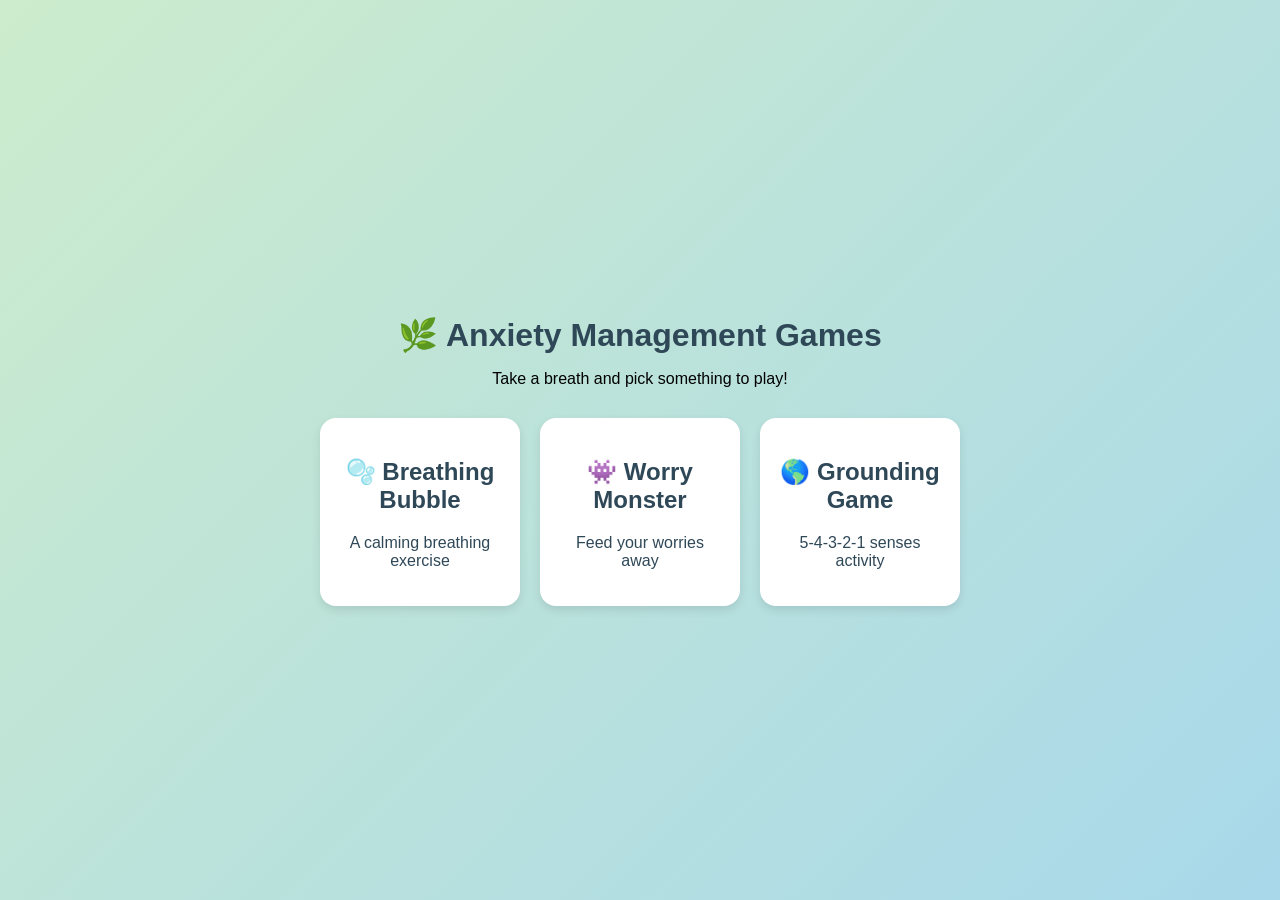
==== index.html @ 72ea7926 "home page test" ====
<!DOCTYPE html>
<html lang="en">
<head>
  <meta charset="UTF-8">
  <title>Anxiety Management Games</title>
  <link rel="stylesheet" href="style.css">
</head>
<body>
  <div class="container">
    <h1>🌿 Anxiety Management Games</h1>
    <p>Take a breath and pick something to play!</p>

    <div class="game-grid">
      <a href="games/breathing.html" class="game-card">
        <h2>🫧 Breathing Bubble</h2>
        <p>A calming breathing exercise</p>
      </a>

      <a href="games/worry-monster.html" class="game-card">
        <h2>👾 Worry Monster</h2>
        <p>Feed your worries away</p>
      </a>

      <a href="games/grounding.html" class="game-card">
        <h2>🌎 Grounding Game</h2>
        <p>5-4-3-2-1 senses activity</p>
      </a>
    </div>
  </div>
</body>
</html>
---- style.css ----
* {
  box-sizing: border-box;
}

body {
  margin: 0;
  font-family: 'Segoe UI', sans-serif;
  background: linear-gradient(135deg, #cdeccd, #a8d8ea);
  min-height: 100vh;
  display: flex;
  align-items: center;
  justify-content: center;
}

.container {
  text-align: center;
  padding: 40px;
}

h1 {
  color: #2f4858;
  margin-bottom: 10px;
}

.game-grid {
  display: flex;
  gap: 20px;
  justify-content: center;
  flex-wrap: wrap;
  margin-top: 30px;
}

.game-card {
  background: white;
  padding: 20px;
  border-radius: 16px;
  width: 200px;
  text-decoration: none;
  color: #2f4858;
  box-shadow: 0 4px 10px rgba(0,0,0,0.1);
  transition: transform 0.2s ease;
}

.game-card:hover {
  transform: translateY(-5px);
}
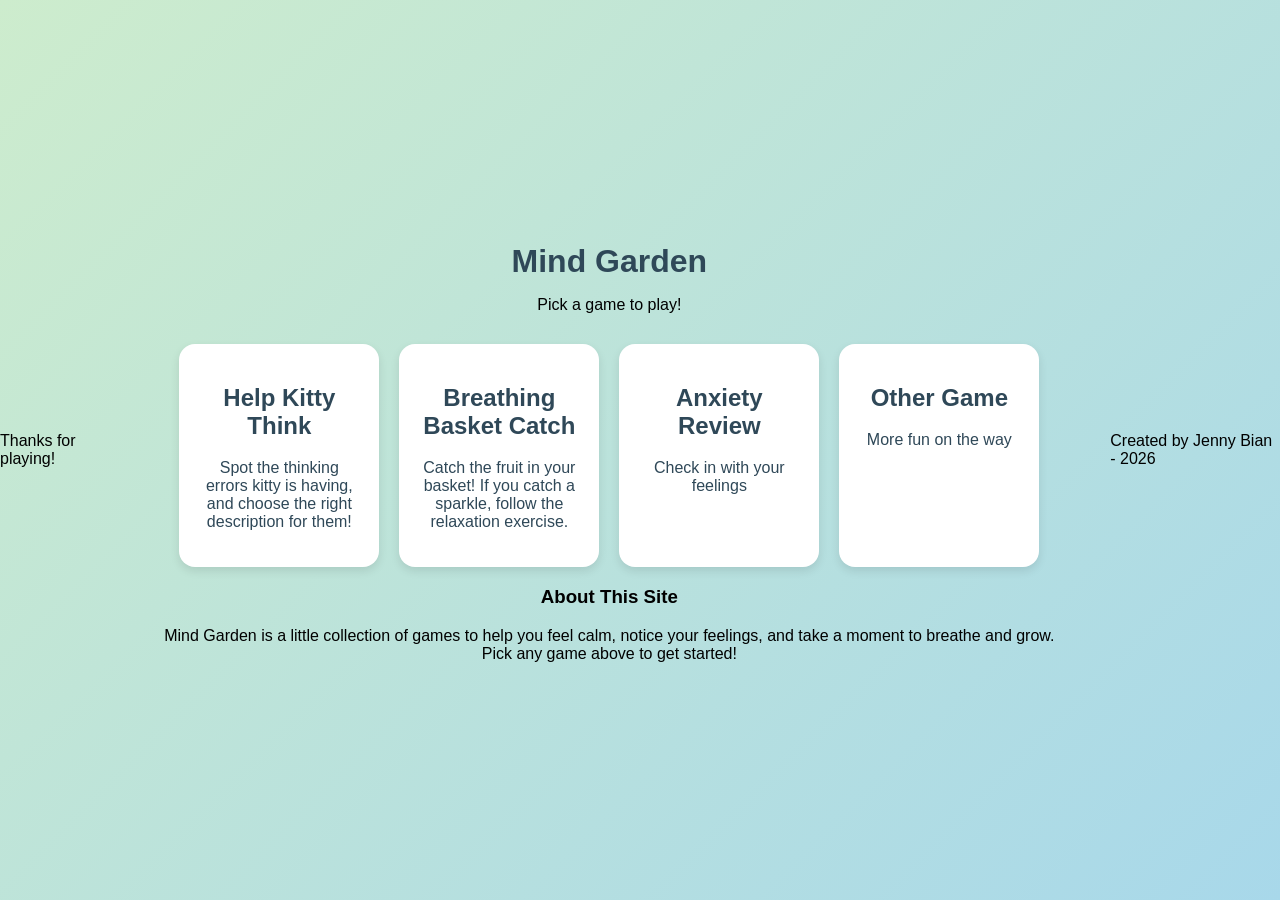
==== commit 0799f051: "Yayy fishing" ====
--- a/index.html
+++ b/index.html
@@ -2,30 +2,83 @@
 <html lang="en">
 <head>
   <meta charset="UTF-8">
-  <title>Anxiety Management Games</title>
+  <meta name="viewport" content="width=device-width, initial-scale=1.0">
+  <title>Mind Garden - Games</title>
+
+  <!-- Fonts: Baloo 2 for friendly rounded headings, Quicksand for easy-to-read body text -->
+  <link rel="preconnect" href="https://fonts.googleapis.com">
+  <link rel="preconnect" href="https://fonts.gstatic.com" crossorigin>
+  <link href="https://fonts.googleapis.com/css2?family=Baloo+2:wght@500;700;800&family=Quicksand:wght@500;600;700&display=swap" rel="stylesheet">
+
   <link rel="stylesheet" href="style.css">
 </head>
 <body>
-  <div class="container">
-    <h1>🌿 Anxiety Management Games</h1>
-    <p>Take a breath and pick something to play!</p>
 
-    <div class="game-grid">
-      <a href="games/breathing.html" class="game-card">
-        <h2>🫧 Breathing Bubble</h2>
-        <p>A calming breathing exercise</p>
+  <!-- Moving banner -->
+  <div class="banner">
+    <div class="banner-track">
+    <span>Thanks for playing! </span>
+    </div>
+  </div>
+
+  <main class="container">
+    <header class="page-header">
+      <h1>Mind Garden</h1>
+      <p class="subtitle">Pick a game to play!</p>
+    </header>
+
+    <nav class="game-grid">
+      <a href="games/thinking-errors/index.html" class="game-card game-card--mint catthink-card">
+        <div class="game-icon" aria-hidden="true"></div>
+        <h2>Help Kitty Think</h2>
+        <p>Spot the thinking errors kitty is having, and choose the right description for them!</p>
       </a>
 
-      <a href="games/worry-monster.html" class="game-card">
-        <h2>👾 Worry Monster</h2>
-        <p>Feed your worries away</p>
+      <a href="games/relaxation/index.html" class="game-card game-card--sky fruit-basket-card">
+        <div class="game-icon" aria-hidden="true"></div>
+        <h2>Breathing Basket Catch</h2>
+        <p>Catch the fruit in your basket! If you catch a sparkle, follow the relaxation exercise.</p>
       </a>
 
-      <a href="games/grounding.html" class="game-card">
-        <h2>🌎 Grounding Game</h2>
-        <p>5-4-3-2-1 senses activity</p>
+      <a href="games/anxiety-review/index.html" class="game-card game-card--seafoam">
+        <div class="game-icon" aria-hidden="true"></div>
+        <h2>Anxiety Review</h2>
+        <p>Check in with your feelings</p>
       </a>
-    </div>
-  </div>
+
+      <a href="games/other-game.html" class="game-card game-card--periwinkle">
+        <div class="game-icon" aria-hidden="true"></div>
+        <h2>Other Game</h2>
+        <p>More fun on the way</p>
+      </a>
+    </nav>
+
+    <section class="about-section">
+      <h3>About This Site</h3>
+      <p>Mind Garden is a little collection of games to help you feel calm, notice your feelings, and take a moment to breathe and grow. Pick any game above to get started!</p>
+    </section>
+  </main>
+
+  <script src="script.js"></script>
+  <script>
+document.addEventListener("mousemove", function(e) {
+    const sparkle = document.createElement("div");
+    sparkle.className = "sparkle";
+
+    sparkle.style.left = e.pageX + "px";
+    sparkle.style.top = e.pageY + "px";
+
+    document.body.appendChild(sparkle);
+
+    setTimeout(() => {
+        sparkle.remove();
+    }, 800);
+});
+</script>
+
+<footer class="footer">
+  Created by Jenny Bian - 2026
+</footer>
+
 </body>
 </html>
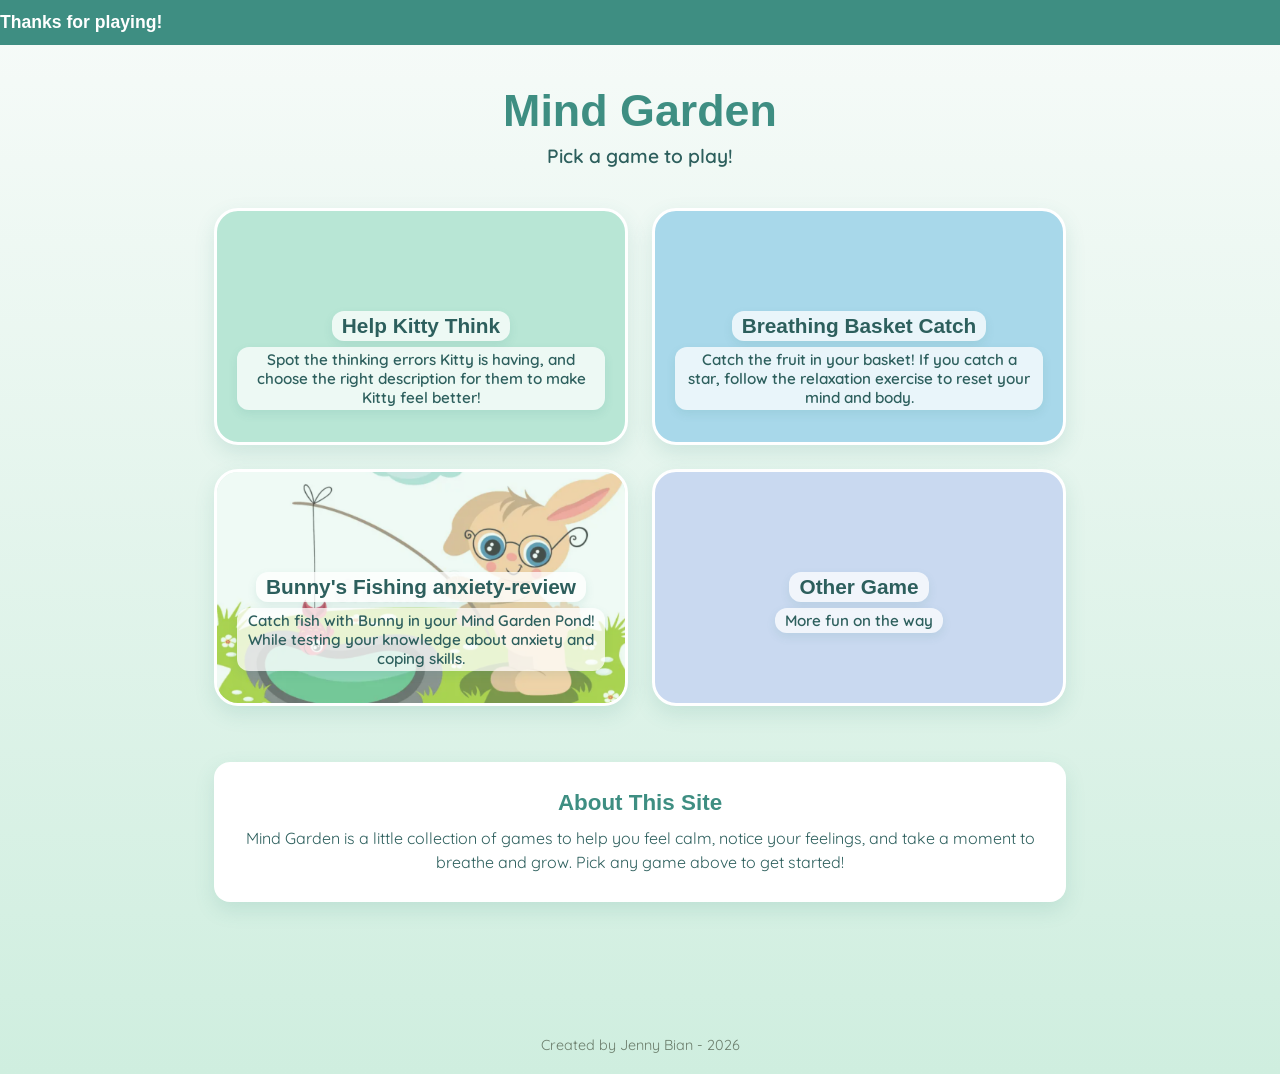
==== commit 9a2b9517: "fixed some things" ====
--- a/index.html
+++ b/index.html
@@ -31,19 +31,19 @@
       <a href="games/thinking-errors/index.html" class="game-card game-card--mint catthink-card">
         <div class="game-icon" aria-hidden="true"></div>
         <h2>Help Kitty Think</h2>
-        <p>Spot the thinking errors kitty is having, and choose the right description for them!</p>
+        <p>Spot the thinking errors Kitty is having, and choose the right description for them to make Kitty feel better!</p>
       </a>
 
       <a href="games/relaxation/index.html" class="game-card game-card--sky fruit-basket-card">
         <div class="game-icon" aria-hidden="true"></div>
         <h2>Breathing Basket Catch</h2>
-        <p>Catch the fruit in your basket! If you catch a sparkle, follow the relaxation exercise.</p>
+        <p>Catch the fruit in your basket! If you catch a star, follow the relaxation exercise to reset your mind and body.</p>
       </a>
 
-      <a href="games/anxiety-review/index.html" class="game-card game-card--seafoam">
+      <a href="games/anxiety-review/index.html" class="game-card game-card--seafoam anxiety-card">
         <div class="game-icon" aria-hidden="true"></div>
-        <h2>Anxiety Review</h2>
-        <p>Check in with your feelings</p>
+        <h2>Bunny's Fishing anxiety-review</h2>
+        <p>Catch fish with Bunny in your Mind Garden Pond! While testing your knowledge about anxiety and coping skills.</p>
       </a>
 
       <a href="games/other-game.html" class="game-card game-card--periwinkle">
--- a/style.css
+++ b/style.css
@@ -1,46 +1,301 @@
+/* ===== Mind Garden — Style Sheet =====
+   Palette:
+   --sky        #A8D8EA  (light blue)
+   --mint       #B8E6D5  (light green)
+   --seafoam    #CFEEDF  (pale green-blue)
+   --periwinkle #C9D9F0  (soft blue-violet)
+   --teal-deep  #3E8E82  (headings / accents)
+   --teal-text  #2D5F5D  (body text)
+   --cream      #F7FBF9  (page background)
+   --white      #FFFFFF
+*/
+
+:root {
+  --sky: #A8D8EA;
+  --mint: #B8E6D5;
+  --seafoam: #CFEEDF;
+  --periwinkle: #C9D9F0;
+  --teal-deep: #3E8E82;
+  --teal-text: #2D5F5D;
+  --cream: #F7FBF9;
+  --white: #FFFFFF;
+
+  --radius-lg: 24px;
+  --radius-md: 16px;
+  --shadow-soft: 0 8px 20px rgba(62, 142, 130, 0.15);
+}
+
 * {
   box-sizing: border-box;
 }
 
 body {
   margin: 0;
-  font-family: 'Segoe UI', sans-serif;
-  background: linear-gradient(135deg, #cdeccd, #a8d8ea);
   min-height: 100vh;
+  background: linear-gradient(180deg, var(--cream) 0%, var(--seafoam) 100%);
+  font-family: 'Quicksand', sans-serif;
+  color: var(--teal-text);
+}
+
+h1, h2, h3 {
+  font-family: 'Baloo 2', sans-serif;
+  margin: 0;
+}
+
+/* ===== Moving banner ===== */
+/* ===== Moving banner ===== */
+.banner {
+  width: 100%;
+  overflow: hidden;
+  background: var(--teal-deep);
+  padding: 12px 0;
+}
+
+.banner-track {
+  display: block;
+  animation: scroll-banner 30s linear infinite;
+}
+
+.banner-track span {
+  display: inline-block;
+  font-family: 'Baloo 2', sans-serif;
+  font-weight: 700;
+  font-size: 1.1rem;
+  color: var(--white);
+  white-space: nowrap;
+}
+
+@keyframes scroll-banner {
+  from {
+    transform: translateX(100vw);
+  }
+  to {
+    transform: translateX(-100%);
+  }
+}
+
+/* ===== Layout ===== */
+.container {
+  max-width: 900px;
+  margin: 0 auto;
+  padding: 40px 24px 64px;
+}
+
+.page-header {
+  text-align: center;
+  margin-bottom: 40px;
+}
+
+.page-header h1 {
+  font-size: 2.8rem;
+  font-weight: 800;
+  color: var(--teal-deep);
+}
+
+.subtitle {
+  margin-top: 8px;
+  font-size: 1.2rem;
+  font-weight: 600;
+}
+
+/* ===== Game grid ===== */
+.game-grid {
+  display: grid;
+  grid-template-columns: repeat(2, 1fr);
+  gap: 24px;
+}
+
+@media (max-width: 600px) {
+  .game-grid {
+    grid-template-columns: 1fr;
+  }
+}
+
+.game-card {
   display: flex;
+  flex-direction: column;
   align-items: center;
-  justify-content: center;
-}
-
-.container {
   text-align: center;
-  padding: 40px;
-}
-
-h1 {
-  color: #2f4858;
+  text-decoration: none;
+  color: var(--teal-text);
+  padding: 32px 20px;
+  border-radius: var(--radius-lg);
+  box-shadow: var(--shadow-soft);
+  border: 3px solid var(--white);
+  transition: transform 0.2s ease, box-shadow 0.2s ease;
+}
+
+.game-card:hover,
+.game-card:focus-visible {
+  transform: translateY(-4px);
+  box-shadow: 0 12px 26px rgba(62, 142, 130, 0.25);
+}
+
+.game-card:focus-visible {
+  outline: 3px solid var(--teal-deep);
+  outline-offset: 3px;
+}
+
+.game-card--mint       { background: var(--mint); }
+.game-card--sky        { background: var(--sky); }
+.game-card--seafoam    { background: var(--seafoam); }
+.game-card--periwinkle { background: var(--periwinkle); }
+
+/* ===== Breathing Basket Catch background ===== */
+.fruit-basket-card {
+  position: relative;
+  overflow: hidden;
+}
+
+.fruit-basket-card::before {
+  content: "";
+  position: absolute;
+  inset: 0;
+
+  background-image: url("images/fruitbasket.png");
+  background-size: cover;
+  background-position: center;
+  background-repeat: no-repeat;
+
+  opacity: 0.65;
+  z-index: 0;
+}
+
+/* Keep text and icons above image */
+.fruit-basket-card > * {
+  position: relative;
+  z-index: 1;
+}
+
+.game-icon {
+  width: 56px;
+  height: 56px;
+  margin-bottom: 12px;
+  background: transparent;
+}
+.game-card h2 {
+  font-size: 1.3rem;
+  margin-bottom: 6px;
+}
+
+.game-card p {
+  margin: 0;
+  font-size: 0.95rem;
+  font-weight: 600;
+}
+
+/* ===== Thinking Errors background ===== */
+.catthink-card {
+  position: relative;
+  overflow: hidden;
+}
+
+.catthink-card::before {
+  content: "";
+  position: absolute;
+  inset: 0;
+
+  background-image: url("images/catthink.png");
+  background-size: cover;
+  background-position: center;
+  background-repeat: no-repeat;
+
+  opacity: 0.65;
+  z-index: 0;
+}
+
+/* Keep text above background */
+.catthink-card > * {
+  position: relative;
+  z-index: 1;
+}
+
+/* ===== About section ===== */
+.about-section {
+  margin-top: 56px;
+  padding: 28px;
+  background: var(--white);
+  border-radius: var(--radius-md);
+  box-shadow: var(--shadow-soft);
+  text-align: center;
+}
+
+.about-section h3 {
+  color: var(--teal-deep);
+  font-size: 1.4rem;
   margin-bottom: 10px;
 }
 
-.game-grid {
-  display: flex;
-  gap: 20px;
-  justify-content: center;
-  flex-wrap: wrap;
-  margin-top: 30px;
-}
-
-.game-card {
-  background: white;
+.about-section p {
+  margin: 0;
+  font-size: 1rem;
+  line-height: 1.5;
+}
+
+.sparkle {
+    position: absolute;
+    width: 8px;
+    height: 8px;
+    background: rgba(255, 255, 255, 0.6);
+    border-radius: 50%;
+    pointer-events: none;
+    box-shadow: 
+        0 0 6px rgba(255,255,255,0.8),
+        0 0 12px rgba(168,216,234,0.6);
+    animation: sparkleFade 1.5s ease-out forwards;
+}
+
+@keyframes sparkleFade {
+    from {
+        transform: scale(1);
+        opacity: 0.8;
+    }
+    to {
+        transform: scale(0.2) translateY(10px);
+        opacity: 0;
+    }
+}
+
+.footer {
+  text-align: center;
+  margin-top: 50px;
   padding: 20px;
-  border-radius: 16px;
-  width: 200px;
-  text-decoration: none;
-  color: #2f4858;
-  box-shadow: 0 4px 10px rgba(0,0,0,0.1);
-  transition: transform 0.2s ease;
-}
-
-.game-card:hover {
-  transform: translateY(-5px);
+  font-family: 'Quicksand', sans-serif;
+  font-size: 0.9rem;
+  color: #6b7d6b;
+}
+
+
+.game-card h2,
+.game-card p {
+  background: rgba(255, 255, 255, 0.75);
+  border-radius: 12px;
+  padding: 3px 10px;
+  box-shadow: 0 4px 10px rgba(62, 142, 130, 0.12);
+}
+
+/* ===== Anxiety Review background ===== */
+.anxiety-card {
+  position: relative;
+  overflow: hidden;
+}
+
+.anxiety-card::before {
+  content: "";
+  position: absolute;
+  inset: 0;
+
+  background-image: url("images/bunny.png");
+  background-size: cover;
+  background-position: center;
+  background-repeat: no-repeat;
+
+  opacity: 0.67;
+  z-index: 0;
+}
+
+/* Keep text above bunny background */
+.anxiety-card > * {
+  position: relative;
+  z-index: 1;
 }
